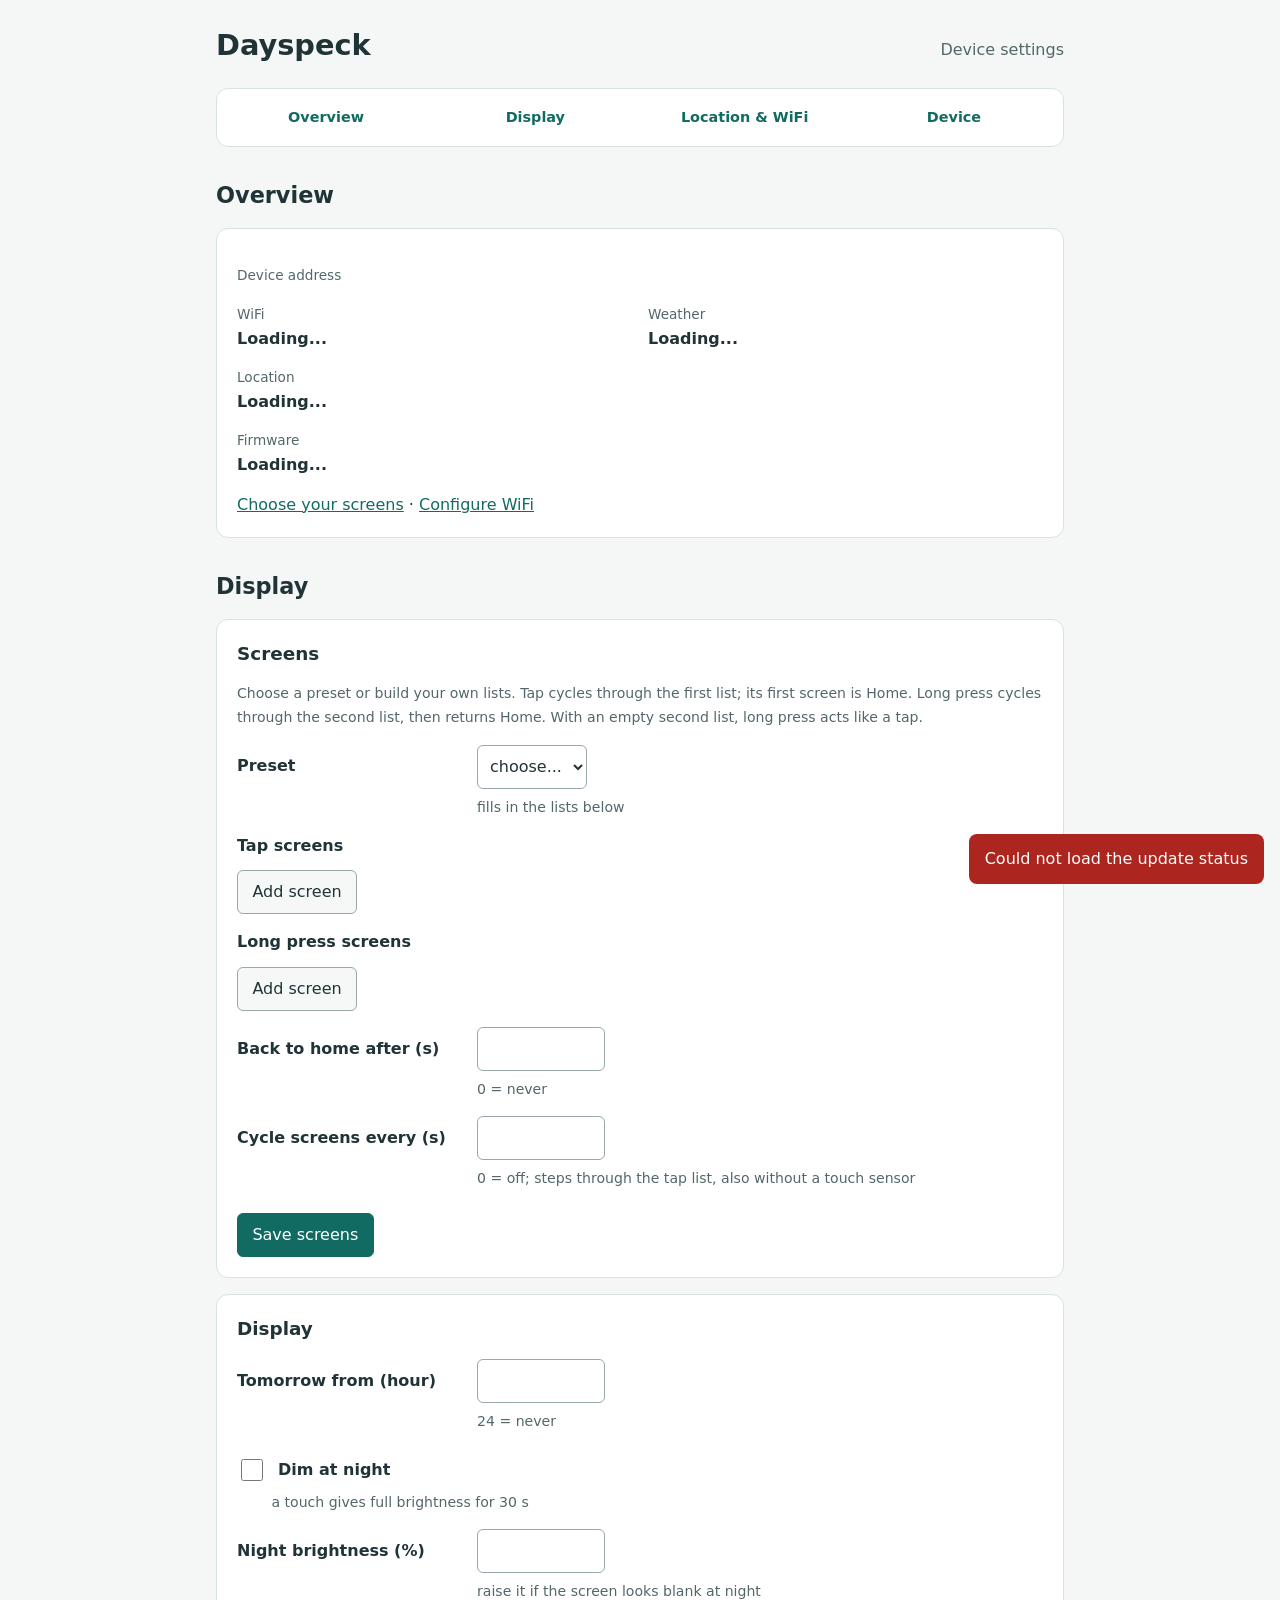
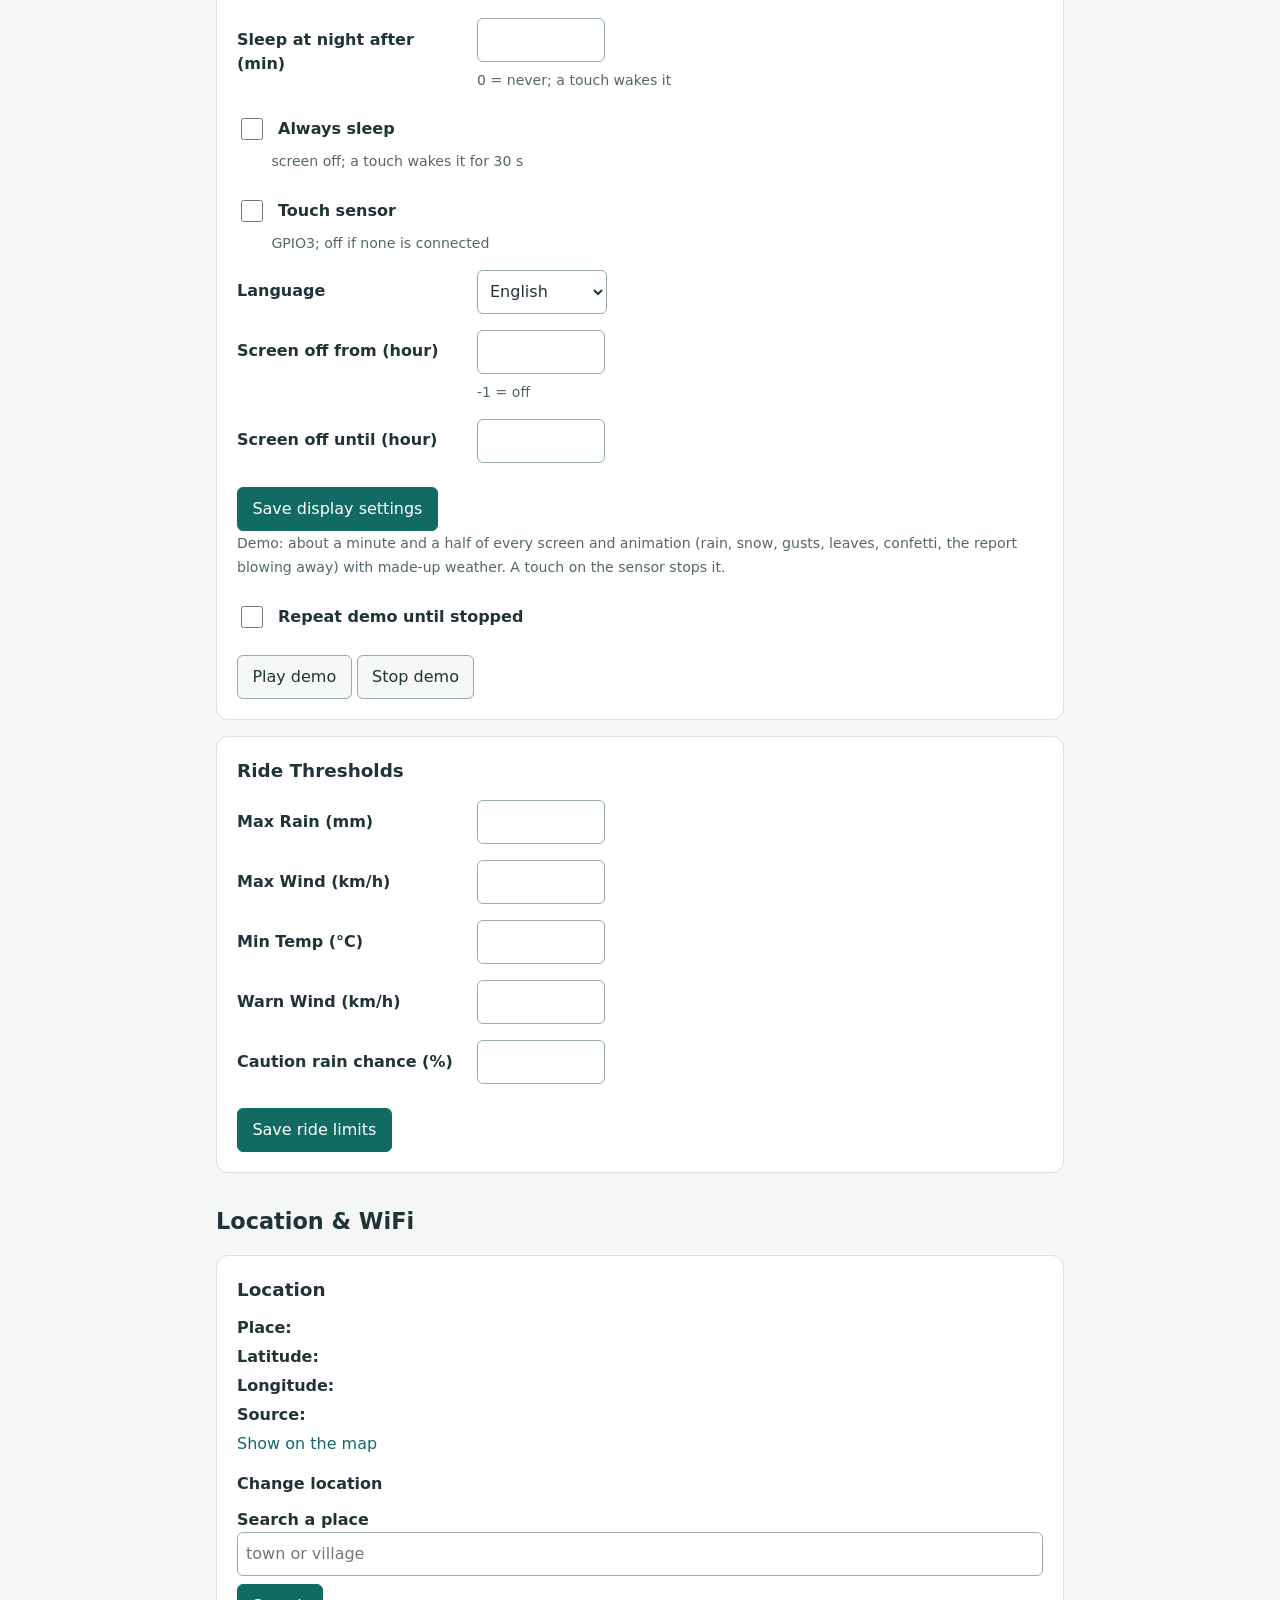
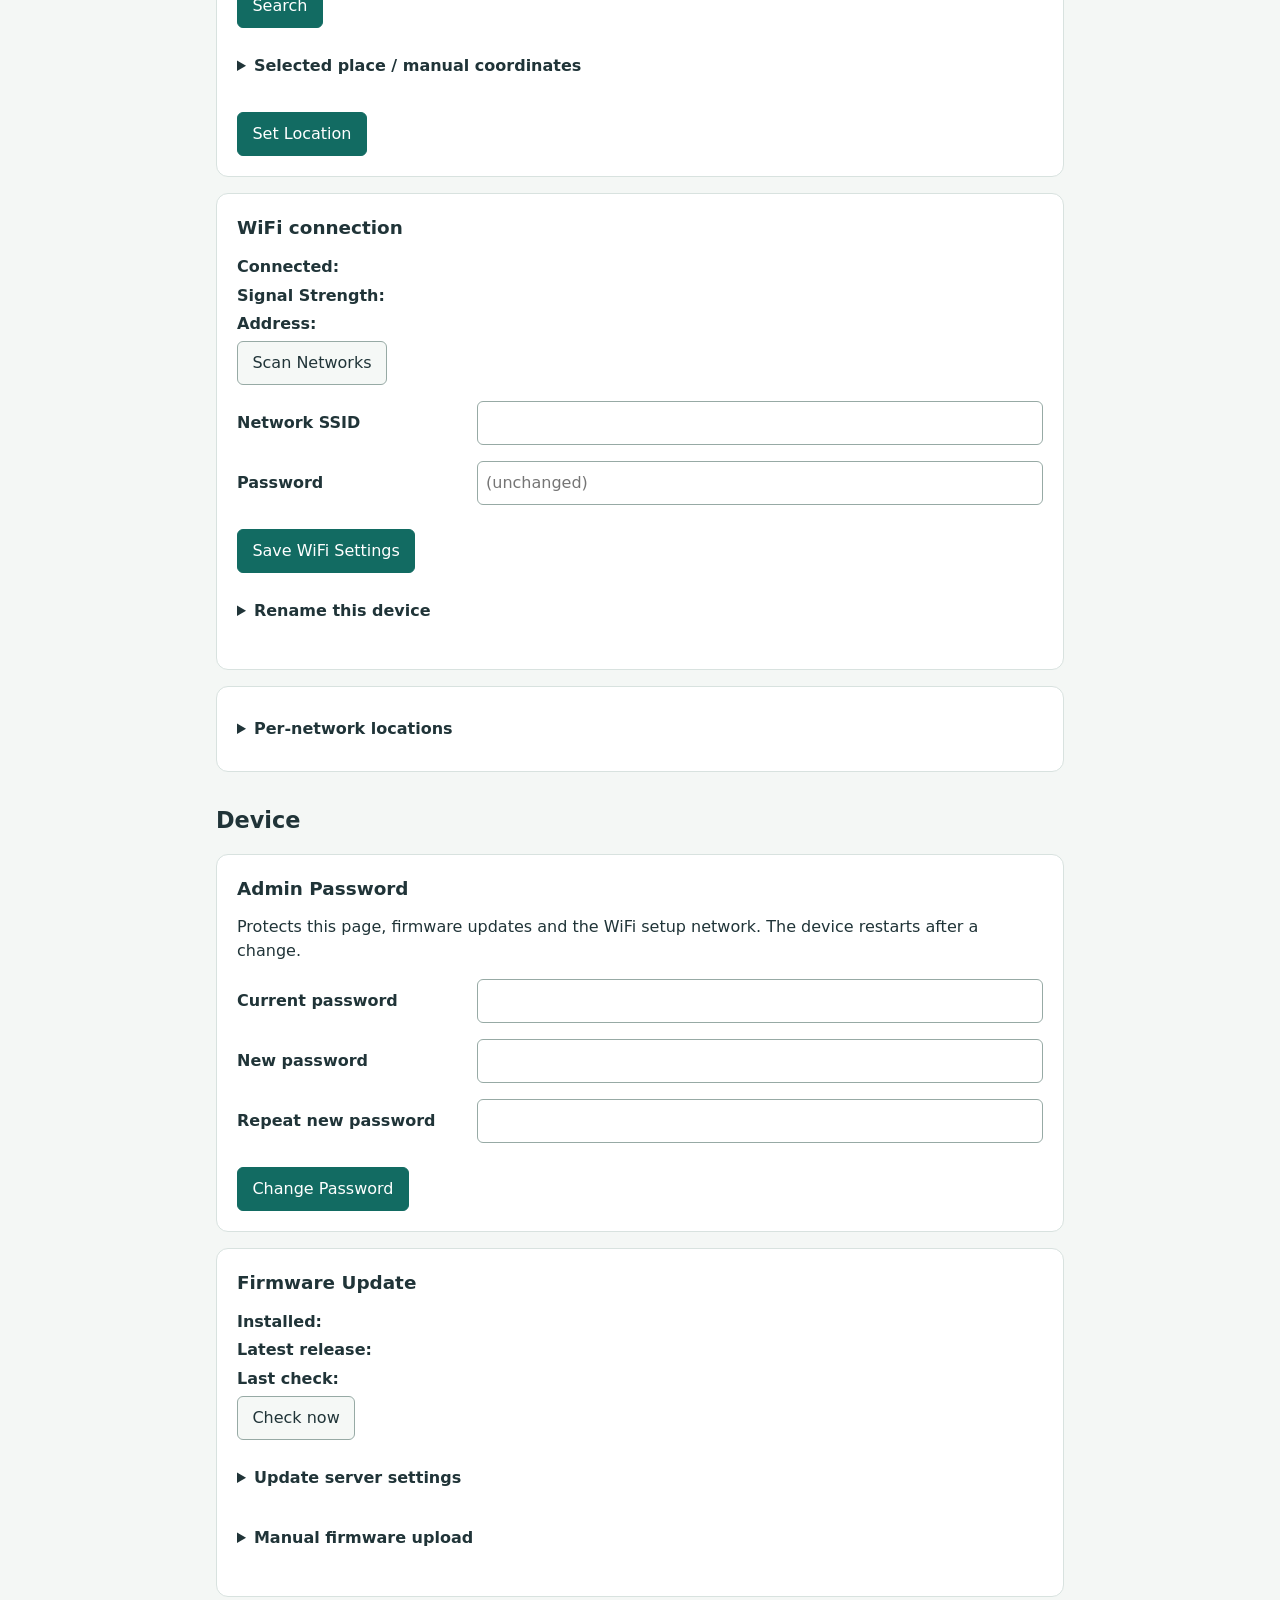
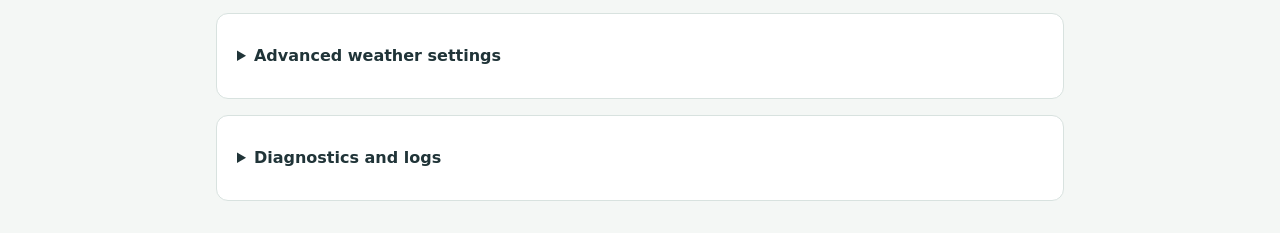
==== firmware/web/index.html @ c5c586a7 "Serve the web UI gzipped: room for over-the-air updates again The settings page was stored as 45.5 K" ====
<!DOCTYPE html>
<html lang="en">
<head>
<meta charset="utf-8">
<title>Dayspeck settings</title>
<meta name="viewport" content="width=device-width, initial-scale=1">
<style>
:root{color-scheme:light;--ink:#203438;--muted:#53676a;--accent:#126b62;--line:#d8e2df;}
*{box-sizing:border-box;}
html{scroll-padding-top:6rem;}
body{font:16px/1.5 system-ui,sans-serif;color:var(--ink);background:#f4f7f5;max-width:880px;margin:0 auto;padding:1rem;}
h1,h2,h3,h4,p{margin:0 0 .8rem;}
h1{font-size:1.8rem;}
h2{font-size:1.4rem;}
h3{font-size:1.15rem;}
h4{font-size:1rem;margin-top:1rem;}
a{color:var(--accent);overflow-wrap:anywhere;}
header{display:flex;align-items:baseline;justify-content:space-between;gap:1rem;padding:.5rem 0;}
header p{color:var(--muted);}
.jump-nav{position:sticky;top:0;display:grid;grid-template-columns:repeat(4,minmax(0,1fr));gap:.25rem;padding:.4rem;border:1px solid var(--line);border-radius:12px;background:#fff;z-index:4;}
.jump-nav a{display:flex;align-items:center;justify-content:center;text-align:center;min-height:44px;padding:.4rem;text-decoration:none;font-weight:600;font-size:.9rem;border-radius:8px;}
.jump-nav a:hover,.jump-nav a:focus-visible{background:#e8f2ed;}
section{margin-top:2rem;}
section,.card,details{scroll-margin-top:6rem;}
.card{border:1px solid var(--line);border-radius:12px;background:#fff;padding:1.25rem;margin:1rem 0;}
.overview-grid{display:grid;grid-template-columns:repeat(2,minmax(0,1fr));gap:1rem;}
.overview-grid dt{color:var(--muted);font-size:.85rem;}
.overview-grid dd{margin:.15rem 0 0;font-weight:600;overflow-wrap:anywhere;}
.overview-grid .wide{grid-column:1 / -1;}
.label{font-weight:600;}
.stat-row{display:flex;flex-wrap:wrap;gap:.3rem 1rem;margin:.3rem 0;overflow-wrap:anywhere;}
.stat-row .label{min-width:10rem;}
.field{display:grid;grid-template-columns:14rem minmax(0,1fr);align-items:start;gap:.5rem 1rem;margin:1rem 0;}
.field>label{font-weight:600;padding-top:.6rem;}
.control{min-width:0;display:flex;align-items:center;flex-wrap:wrap;gap:.5rem;}
input,select,button{font:inherit;}
input,select{color:var(--ink);background:#fff;border:1px solid #97aaa5;border-radius:6px;min-height:44px;padding:.5rem;max-width:100%;min-width:0;}
input[type=text],input[type=password],input[type=url],input[type=file]{width:100%;}
input[type=number]{width:8rem;}
input[type=date]{width:11rem;}
input.letter{width:3rem;}
input[type=checkbox]{width:22px;min-height:22px;height:22px;accent-color:var(--accent);flex-shrink:0;}
.field.check{display:block;}
.check>label{display:flex;align-items:center;gap:.75rem;min-height:44px;padding:0;cursor:pointer;}
small,.help{color:var(--muted);font-size:.88rem;}
.control small{display:block;flex-basis:100%;}
.check small{display:block;margin-left:2.15rem;}
button{min-height:44px;padding:.55rem .9rem;border:1px solid #97aaa5;border-radius:6px;background:#f5f8f6;color:var(--ink);cursor:pointer;}
button:hover{background:#e8f2ed;}
button:disabled{opacity:.5;cursor:default;}
form>button[type=submit],#otaInstallBtn{background:var(--accent);color:white;border-color:var(--accent);margin-top:.5rem;}
:focus-visible{outline:3px solid #b77315;outline-offset:3px;}
details{margin:1rem 0;}
summary{cursor:pointer;font-weight:600;min-height:44px;padding:.6rem 0;}
details[open]>summary{margin-bottom:.8rem;}
.slots{margin:.5rem 0;}
.slot-row{display:grid;grid-template-columns:4.5rem minmax(0,1fr) auto;align-items:center;gap:.5rem;padding:.6rem;margin:.5rem 0;background:#f4f7f5;border-radius:8px;}
.slot-row select{font-size:.9rem;}
.slot-label{font-size:.85rem;font-weight:600;}
.slot-actions{display:flex;gap:.25rem;}
.slot-actions button{min-width:44px;padding:.5rem;}
.form-feedback{min-height:1.5rem;margin:.6rem 0 0;font-size:.9rem;color:var(--muted);}
.form-feedback.ok{color:#226c38;}
.form-feedback.err{color:#ac261f;}
#toast{display:none;position:fixed;bottom:1rem;right:1rem;max-width:min(28rem,calc(100vw - 2rem));padding:.8rem 1rem;border-radius:8px;color:#fff;z-index:5;}
#toast.ok{background:#226c38;}
#toast.err{background:#ac261f;}
#placeResults button,#networksList button{display:block;width:100%;text-align:left;margin:.5rem 0;overflow-wrap:anywhere;}
.banner{background:#fff3cd;border:1px solid #d8b349;border-radius:8px;padding:.85rem 1rem;margin:1rem 0;}
#verboseLogs{display:none;margin-top:10px;font-family:monospace;font-size:12px;background:#182626;color:#bce6cc;padding:.8rem;max-height:300px;overflow:auto;white-space:pre-wrap;overflow-wrap:anywhere;}
@media (max-width:600px){body{padding:.75rem;}
header{display:block;}
header p{font-size:.9rem;}
.card{padding:1rem;}
.field{grid-template-columns:minmax(0,1fr);gap:.3rem;}
.field>label{padding-top:0;}
.slot-row{grid-template-columns:4rem minmax(0,1fr);}
.slot-actions{grid-column:2;}
.jump-nav a{font-size:.8rem;}
.stat-row .label{min-width:0;}
}
</style>
</head>
<body>
<header><h1>Dayspeck</h1><p>Device settings</p></header>
<nav class="jump-nav" aria-label="Settings sections">
<a href="#overview">Overview</a><a href="#display">Display</a><a href="#connection">Location &amp; WiFi</a><a href="#device">Device</a>
</nav>
<div id="toast" role="status" aria-live="polite"></div>
<div id="pwBanner" class="banner" style="display:none">
This device uses its default password. <a href="#passwordCard">Set your own admin password</a>.
The current password is shown on the display during setup and after connecting.
</div>
<main>
<section id="overview" aria-labelledby="overviewHeading">
<h2 id="overviewHeading">Overview</h2>
<div class="card">
<dl class="overview-grid">
<div class="wide"><dt>Device address</dt><dd><a id="overviewHost" href="#"></a></dd></div>
<div><dt>WiFi</dt><dd id="overviewWifi">Loading...</dd></div>
<div><dt>Weather</dt><dd id="overviewWeather">Loading...</dd></div>
<div class="wide"><dt>Location</dt><dd id="overviewLocation">Loading...</dd></div>
<div class="wide"><dt>Firmware</dt><dd id="overviewFirmware">Loading...</dd></div>
</dl>
<a href="#screensCard">Choose your screens</a> &middot; <a href="#wifiCard">Configure WiFi</a>
</div>
</section>
<section id="display" aria-labelledby="displayHeading">
<h2 id="displayHeading">Display</h2>
<div class="card" id="screensCard">        <h3>Screens</h3>
<p><small>Choose a preset or build your own lists. Tap cycles through the first list; its first screen is Home.
Long press cycles through the second list, then returns Home. With an empty second list, long press acts like a tap.</small></p>
<form id="screensForm">
<div class="field"><label for="screenPreset">Preset</label><div class="control"><select id="screenPreset" aria-describedby="screenPreset-help"><option value="">choose...</option><option value="rider">Rider</option><option value="kids">Kids</option></select><small id="screenPreset-help">fills in the lists below</small></div></div>
<h4>Tap screens</h4><div id="tapSlots" class="slots"></div><button type="button" id="addTap">Add screen</button><br>
<h4>Long press screens</h4><div id="holdSlots" class="slots"></div><button type="button" id="addHold">Add screen</button><br>
<div class="field"><label for="f34">Back to home after (s)</label><div class="control"><input id="f34" aria-describedby="f34-help" name="returnSeconds" type="number" min="0" max="3600"><small id="f34-help">0 = never</small></div></div>
<div class="field"><label for="f35">Cycle screens every (s)</label><div class="control"><input id="f35" aria-describedby="f35-help" name="cycleSeconds" type="number" min="0" max="3600"><small id="f35-help">0 = off; steps through the tap list, also without a touch sensor</small></div></div>
<button type="submit">Save screens</button>
</form></div><div class="card" id="displayCard">        <h3>Display</h3>
<form id="displayForm">
<div class="field"><label for="f8">Tomorrow from (hour)</label><div class="control"><input id="f8" aria-describedby="f8-help" name="previewHr" type="number" min="0" max="24" title="24 = never"><small id="f8-help">24 = never</small></div></div>
<div class="field check"><label for="f9"><input id="f9" aria-describedby="f9-help" name="dimAtNight" type="checkbox"><span>Dim at night</span></label><small id="f9-help">a touch gives full brightness for 30 s</small></div>
<div class="field"><label for="f10">Night brightness (%)</label><div class="control"><input id="f10" aria-describedby="f10-help" name="nightBrightness" type="number" min="1" max="100"><small id="f10-help">raise it if the screen looks blank at night</small></div></div>
<div class="field"><label for="f11">Sleep at night after (min)</label><div class="control"><input id="f11" aria-describedby="f11-help" name="sleepMinutes" type="number" min="0" max="600"><small id="f11-help">0 = never; a touch wakes it</small></div></div>
<div class="field check"><label for="f12"><input id="f12" aria-describedby="f12-help" name="alwaysSleep" type="checkbox"><span>Always sleep</span></label><small id="f12-help">screen off; a touch wakes it for 30 s</small></div>
<div class="field check"><label for="f13"><input id="f13" aria-describedby="f13-help" name="touchEnabled" type="checkbox"><span>Touch sensor</span></label><small id="f13-help">GPIO3; off if none is connected</small></div>
<div class="field"><label for="f14">Language</label><div class="control"><select id="f14" name="language"><option value="en">English</option><option value="nl">Nederlands</option></select></div></div>
<div class="field"><label for="f15">Screen off from (hour)</label><div class="control"><input id="f15" aria-describedby="f15-help" name="quietStart" type="number" min="-1" max="23"><small id="f15-help">-1 = off</small></div></div>
<div class="field"><label for="f16">Screen off until (hour)</label><div class="control"><input id="f16" name="quietEnd" type="number" min="-1" max="23"></div></div>
<button type="submit">Save display settings</button>
</form>
<p><small>Demo: about a minute and a half of every screen and animation (rain, snow, gusts, leaves, confetti, the
report blowing away) with made-up weather. A touch on the sensor stops it.</small></p>
<div class="field check"><label for="demoRepeat"><input id="demoRepeat" type="checkbox"><span>Repeat demo until stopped</span></label></div>
<button type="button" id="demoStart">Play demo</button> <button type="button" id="demoStop">Stop demo</button></div><div class="card" id="kidsCard" style="display:none">        <h3>Clothing</h3>
<p><small>The outfits of the picture screens, by temperature (&deg;C, always metric). Each limit must be equal to or below the one above it. The wind limit also blows the weather report away.</small></p>
<form id="kidsForm">
<div class="field"><label for="f17">Sun cap, t-shirt and shorts from</label><div class="control"><input id="f17" aria-describedby="f17-help" name="hot" type="number" step="1" min="-30" max="50"><small id="f17-help">sunny daytime only</small></div></div>
<div class="field"><label for="f19">T-shirt and shorts from</label><div class="control"><input id="f19" name="shorts" type="number" step="1" min="-30" max="50"></div></div>
<div class="field"><label for="f20">Sweater below</label><div class="control"><input id="f20" aria-describedby="f20-help" name="sweater" type="number" step="1" min="-30" max="50"><small id="f20-help">t-shirt above</small></div></div>
<div class="field"><label for="f21">Winter coat and scarf below</label><div class="control"><input id="f21" name="coat" type="number" step="1" min="-30" max="50"></div></div>
<div class="field"><label for="f22">Hat and mittens below</label><div class="control"><input id="f22" name="freeze" type="number" step="1" min="-30" max="50"></div></div>
<div class="field"><label for="f23">Wind picture above (km/h)</label><div class="control"><input id="f23" aria-describedby="f23-help" name="gust" type="number" step="1" min="1" max="150"><small id="f23-help">gusts, dry weather</small></div></div>
<div class="field"><label for="f24">Evening column</label><div class="control"><select id="f24" name="evening"><option value="dinner">Dinner (plate)</option><option value="sunset">Sunset (setting sun, 18-22)</option></select></div></div>
<div class="field"><label for="f25">Dinner time (hour)</label><div class="control"><input id="f25" aria-describedby="f25-help" name="dinner" type="number" step="1" min="15" max="21"><small id="f25-help">dinner only: its temperature, and sun, sunset or moon</small></div></div>
<div class="field check"><label for="f26"><input id="f26" aria-describedby="f26-help" name="nightColumn" type="checkbox"><span>Night column</span></label><small id="f26-help">after dinner: dinner, night, tomorrow morning</small></div>
<div class="field check"><label for="f18"><input id="f18" aria-describedby="f18-help" name="umbrella" type="checkbox"><span>Umbrella for showers</span></label><small id="f18-help">beside the outfit when it rains less than 70% of the time</small></div>
<button type="submit">Save clothing settings</button>
</form></div><div class="card" id="countdownCard" style="display:none">        <h3>Countdowns</h3>
<p><small>The countdown screen counts the sleeps to a birthday or holiday when it is near (put it in a list under Screens). The cake has a candle for every year and the letter on it.</small></p>
<form id="countdownForm">
<div class="field"><label for="f1">Birthday 1</label><div class="control"><input id="f1" aria-describedby="f1-help" name="birthday1" type="date"> <input name="initial1" class="letter" aria-label="Birthday 1 initial" maxlength="1" pattern="[A-Za-z]?" title="one letter"><small id="f1-help">date of birth, letter</small></div></div>
<div class="field"><label for="f2">Birthday 2</label><div class="control"><input id="f2" aria-describedby="f2-help" name="birthday2" type="date"> <input name="initial2" class="letter" aria-label="Birthday 2 initial" maxlength="1" pattern="[A-Za-z]?" title="one letter"><small id="f2-help">no date = none</small></div></div>
<div class="field check"><label for="f3"><input id="f3" name="halloween" type="checkbox"><span>Halloween (31 Oct)</span></label></div>
<div class="field check"><label for="f4"><input id="f4" aria-describedby="f4-help" name="intocht" type="checkbox"><span>Sinterklaas arrives</span></label><small id="f4-help">the intocht, a Saturday mid-November</small></div>
<div class="field"><label for="journaalInput">Sinterklaasjournaal</label><div class="control"><input id="journaalInput" aria-describedby="journaalInput-help" name="journaal" type="date"><small id="journaalInput-help">first broadcast; no date = none</small></div></div>
<div class="field check"><label for="f5"><input id="f5" name="sinterklaas" type="checkbox"><span>Sinterklaas (5 Dec)</span></label></div>
<div class="field check"><label for="f6"><input id="f6" name="christmas" type="checkbox"><span>Christmas (25 Dec)</span></label></div>
<div class="field"><label for="f7">Show from (sleeps before)</label><div class="control"><input id="f7" name="countdownDays" type="number" step="1" min="1" max="60"></div></div>
<button type="submit">Save countdowns</button>
</form></div><div class="card" id="thresholdsCard">        <h3>Ride Thresholds</h3>
<form id="thresholdsForm">
<div class="field"><label for="f38">Max Rain (mm)</label><div class="control"><input id="f38" name="maxRain" type="number" step="0.1" min="0" max="100"></div></div>
<div class="field"><label for="f39">Max Wind (km/h)</label><div class="control"><input id="f39" name="maxWind" type="number" step="1" min="0" max="200"></div></div>
<div class="field"><label for="f40">Min Temp (°C)</label><div class="control"><input id="f40" name="minTemp" type="number" step="1" min="-50" max="50"></div></div>
<div class="field"><label for="f41">Warn Wind (km/h)</label><div class="control"><input id="f41" name="warnWind" type="number" step="1" min="0" max="200"></div></div>
<div class="field"><label for="f42">Caution rain chance (%)</label><div class="control"><input id="f42" name="rainProb" type="number" step="5" min="0" max="101" title="101 = off"></div></div>
<button type="submit">Save ride limits</button>
</form></div>
</section>
<section id="connection" aria-labelledby="connectionHeading">
<h2 id="connectionHeading">Location &amp; WiFi</h2>
<div class="card" id="locationCard">        <h3>Location</h3>
<div class="stat-row"><span class="label">Place:</span> <span id="locationName"></span></div>
<div class="stat-row"><span class="label">Latitude:</span> <span id="lat"></span></div>
<div class="stat-row"><span class="label">Longitude:</span> <span id="lon"></span></div>
<div class="stat-row"><span class="label">Source:</span> <span id="locationSource"></span></div>
<a id="mapLink" target="_blank" rel="noopener">Show on the map</a>
<h4>Change location</h4>
<form id="placeSearch">
<label class="label" for="placeQuery">Search a place</label> <input id="placeQuery" type="text" maxlength="64" placeholder="town or village" required>
<button type="submit">Search</button>
</form>
<div id="placeResults"></div>
<form id="locationForm"><details id="manualLocation"><summary>Selected place / manual coordinates</summary>
<div class="field"><label for="f27">Name</label><div class="control"><input id="f27" name="place" type="text" maxlength="64"></div></div>
<div class="field"><label for="f28">Latitude</label><div class="control"><input id="f28" name="lat" type="number" step="any" min="-90" max="90" required></div></div>
<div class="field"><label for="f29">Longitude</label><div class="control"><input id="f29" name="lon" type="number" step="any" min="-180" max="180" required></div></div>
<small>A search fills these in. Without internet (setup mode) type the coordinates, e.g. from a map app.
They are rounded to 2 decimals (about 1 km).</small><br></details>
<button type="submit">Set Location</button>
</form></div><div class="card" id="wifiCard">        <h3>WiFi connection</h3>
<div class="stat-row"><span class="label">Connected:</span> <span id="wifiConnected"></span></div>
<div class="stat-row"><span class="label">Signal Strength:</span> <span id="wifiSignal"></span></div>
<div class="stat-row"><span class="label">Address:</span> <a id="hostLink" href="#"></a></div>
<button id="scanBtn">Scan Networks</button>
<div id="networksList"></div>

<form id="wifiForm">
<div class="field"><label for="f45">Network SSID</label><div class="control"><input id="f45" name="ssid" type="text" maxlength="32" required></div></div>
<div class="field"><label for="f46">Password</label><div class="control"><input id="f46" name="password" type="password" maxlength="63" autocomplete="new-password" placeholder="(unchanged)"></div></div>
<button type="submit">Save WiFi Settings</button>
</form>
<details><summary>Rename this device</summary>
<form id="hostnameForm">
<div class="field"><label for="hostnameInput">Device name</label><div class="control"><input id="hostnameInput" aria-describedby="hostnameInput-help" name="hostname" type="text" maxlength="24" pattern="[a-z0-9]([a-z0-9-]*[a-z0-9])?" required><small id="hostnameInput-help">.local; restarts</small></div></div>
<button type="submit">Rename</button>
</form></details></div><details class="card advanced" id="ssidCard"><summary>Per-network locations</summary>
<form id="ssidLocationForm">
<div class="field"><label for="ssidSelect">SSID</label><div class="control"><select name="ssid" id="ssidSelect" required>
<option value="">Select Network</option>
</select></div></div>
<div class="field"><label for="f36">Latitude</label><div class="control"><input id="f36" name="lat" type="number" step="0.0001" min="-90" max="90" required></div></div>
<div class="field"><label for="f37">Longitude</label><div class="control"><input id="f37" name="lon" type="number" step="0.0001" min="-180" max="180" required></div></div>
<button type="submit">Add Location</button>
</form>
<div id="ssidLocationsList"></div></details>
</section>
<section id="device" aria-labelledby="deviceHeading">
<h2 id="deviceHeading">Device</h2>
<div class="card" id="passwordCard">        <h3>Admin Password</h3>
<p>Protects this page, firmware updates and the WiFi setup network. The device restarts after a change.</p>
<form id="passwordForm">
<div class="field"><label for="f32">Current password</label><div class="control"><input id="f32" name="current" type="password" autocomplete="current-password" required></div></div>
<div class="field"><label for="f33">New password</label><div class="control"><input id="f33" name="newPassword" type="password" minlength="8" maxlength="63" autocomplete="new-password" required></div></div>
<div class="field"><label for="newPassword2">Repeat new password</label><div class="control"><input id="newPassword2" type="password" minlength="8" maxlength="63" autocomplete="new-password" required></div></div>
<button type="submit">Change Password</button>
</form></div><div class="card" id="updateCard">        <h3>Firmware Update</h3>
<div class="stat-row"><span class="label">Installed:</span> <span id="otaCurrent"></span></div>
<div class="stat-row"><span class="label">Latest release:</span> <span id="otaLatest"></span></div>
<div class="stat-row"><span class="label">Last check:</span> <span id="otaChecked"></span></div>
<div id="otaNotes"></div>
<div id="otaError" style="color:#b3261e"></div>
<button id="otaCheckBtn">Check now</button>
<button id="otaInstallBtn" style="display:none"></button>
<div id="otaFeedback"></div>
<details><summary>Update server settings</summary><form id="otaSettingsForm">
<div class="field"><label for="f30">Update server</label><div class="control"><input id="f30" name="url" type="url" maxlength="128" placeholder="http://dayspeck-ota.you.workers.dev"></div></div>
<div class="field check"><label for="f31"><input id="f31" name="autoCheck" type="checkbox"><span>Check daily</span></label></div>
<button type="submit">Save update settings</button>
</form></details>
<details><summary>Manual firmware upload</summary>
<p><small>A signed <code>dayspeck.bin.gz</code> from a release.</small></p>
<form id="otaForm">
<input type="file" name="update" aria-label="Signed firmware file" accept=".gz,.bin" required><br>
<button type="submit">Upload and Update</button>
</form>
<div id="otaUploadFeedback"></div>
</details></div><details class="card advanced" id="weatherApiCard"><summary>Advanced weather settings</summary>
<form id="weatherApiForm">
<div class="field"><label for="f47">Forecast model</label><div class="control"><select id="f47" aria-describedby="f47-help" name="weatherModel">
<option value="best_match">Automatic (Open-Meteo best match)</option>
<option value="knmi_seamless">Netherlands (KNMI + ECMWF)</option>
</select><small id="f47-help">KNMI for the first 2.5 days, then ECMWF for the rest of the week. Use Automatic outside the Netherlands and surrounding region.</small></div></div>
<div class="field"><label for="f43">API URL</label><div class="control"><input id="f43" name="apiUrl" type="url" maxlength="128" value="http://api.open-meteo.com/v1/forecast"></div></div>
<div class="field"><label for="f44">Units</label><div class="control"><select id="f44" name="units">
<option value="metric">Metric</option>
<option value="imperial">Imperial</option>
</select></div></div>
<div class="field check"><label for="weatherDebug"><input name="weatherDebug" type="checkbox" id="weatherDebug"><span>Verbose Debug</span></label></div>
<button type="submit">Save weather settings</button>
</form></details><details class="card advanced" id="debugCard"><summary>Diagnostics and logs</summary>
<div class="stat-row"><span class="label">Firmware:</span> <span id="firmware"></span></div>
<div class="stat-row"><span class="label">Weather Valid:</span> <span id="weatherValid"></span></div>
<div class="stat-row"><span class="label">Weather Age:</span> <span id="weatherAge"></span> minutes</div>
<div class="stat-row"><span class="label">mDNS Started:</span> <span id="mdnsStarted"></span></div>
<br>
<button id="toggleLogs">Show Verbose Logs</button>
<div id="verboseLogs"></div></details>
</section>
</main>

<script>
// Request token: only same-origin script can read it, and every POST must send it back
let csrf = '';
let otaPath = '';
const tokenReady = fetch('/api/token')
  .then(r => r.json())
  .then(t => {
    csrf = t.token;
    otaPath = t.otaPath;
    if (t.defaultPassword) document.getElementById('pwBanner').style.display = 'block';
  });

function toast(message, ok) {
  const t = document.getElementById('toast');
  t.textContent = message;
  t.className = ok ? 'ok' : 'err';
  t.style.display = 'block';
  clearTimeout(window.toastTimer);
  window.toastTimer = setTimeout(() => { t.style.display = 'none'; }, 6000);
}

// POST helper: adds the token, resolves to {ok, status, message}
function post(path, body) {
  return tokenReady
    .then(() => fetch(path, { method: 'POST', headers: { 'X-Dayspeck': csrf }, body: body }))
    .then(r => r.text().then(text => {
      let message = '';
      try { message = JSON.parse(text).message || ''; } catch (e) { /* not JSON */ }
      return { ok: r.ok, status: r.status, message: message };
    }));
}

function formFeedback(form, message, state = '') {
  let feedback = form.querySelector('.form-feedback');
  if (!feedback) {
    feedback = document.createElement('p');
    feedback.className = 'form-feedback';
    feedback.setAttribute('role', 'status');
    form.appendChild(feedback);
  }
  feedback.textContent = message;
  feedback.className = 'form-feedback ' + state;
}

function markDirty(form) {
  form.dataset.dirty = '1';
  form.dataset.revision = String(Number(form.dataset.revision || 0) + 1);
  formFeedback(form, 'Unsaved changes');
}
document.querySelectorAll('form').forEach(form => {
  if (['placeSearch', 'otaForm'].includes(form.id)) return;
  form.addEventListener('input', () => markDirty(form));
  form.addEventListener('change', () => markDirty(form));
});
// Reveal required manual fields before the browser focuses an invalid input.
document.addEventListener('invalid', e => {
  for (let parent = e.target.parentElement; parent; parent = parent.parentElement) {
    if (parent.tagName === 'DETAILS') parent.open = true;
  }
}, true);

function saveForm(form, path, body, okMessage, after) {
  if (form.dataset.saving) return;
  const revision = form.dataset.revision;
  form.dataset.saving = '1';
  const submit = form.querySelector('button[type=submit]');
  submit.disabled = true;
  formFeedback(form, 'Saving...');
  return post(path, body).then(res => {
    let message = res.message || (res.ok ? okMessage : 'Error ' + res.status);
    if (res.ok) {
      if (form.dataset.revision === revision) delete form.dataset.dirty;
      else message += ' You have newer unsaved changes.';
    }
    formFeedback(form, message, res.ok ? 'ok' : 'err');
    if (res.ok && after) return after();
  }).catch(() => formFeedback(form, 'Request failed. Your edits are kept; try saving again.', 'err'))
   .finally(() => { delete form.dataset.saving; submit.disabled = false; });
}

function submitForm(id, path, okMessage, after) {
  const form = document.getElementById(id);
  form.addEventListener('submit', e => {
    e.preventDefault();
    saveForm(form, path, new URLSearchParams(new FormData(form)), okMessage, after);
  });
}

function option(value, text) {
  const o = document.createElement('option');
  o.value = value;
  o.textContent = text;
  return o;
}

// Everything below inserts device or network supplied text with textContent, never innerHTML
// Place search: the browser asks Open-Meteo's geocoding service directly (the device needs no internet
// access or TLS for it). Only the chosen coordinates and name are sent to the device.
const placeResults = document.getElementById('placeResults');
document.getElementById('placeSearch').addEventListener('submit', e => {
  e.preventDefault();
  const query = document.getElementById('placeQuery').value.trim();
  if (!query) return;
  placeResults.textContent = 'Searching...';
  const lang = (navigator.language || 'en').slice(0, 2);
  fetch('https://geocoding-api.open-meteo.com/v1/search?count=8&format=json&language=' +
     encodeURIComponent(lang) + '&name=' + encodeURIComponent(query))
    .then(r => { if (!r.ok) throw new Error(r.status); return r.json(); })
    .then(data => {
      const places = data.results || [];
      placeResults.replaceChildren();
      if (!places.length) {
        placeResults.textContent = 'No places found. Try another spelling, or enter the coordinates below.';
        return;
      }
      places.forEach(p => {
        const parts = [p.name, p.admin2, p.admin1, p.country].filter((v, i, a) => v && a.indexOf(v) === i);
        const label = parts.join(', ');
        const b = document.createElement('button');
        b.type = 'button';
        b.textContent = label;
        b.addEventListener('click', () => {
          const f = document.forms.locationForm;
          f.elements.place.value = label.slice(0, 64);
          f.elements.lat.value = p.latitude.toFixed(2);
          f.elements.lon.value = p.longitude.toFixed(2);
          document.getElementById('manualLocation').open = true;
          markDirty(f);
          placeResults.textContent = 'Selected ' + label + '. Press Set Location to use it.';
        });
        placeResults.appendChild(b);
      });
    })
    .catch(() => {
      placeResults.textContent = 'The search needs an internet connection. Enter the coordinates below instead.';
      document.getElementById('manualLocation').open = true;
    });
});

function fillForm(id, values) {
  const form = document.getElementById(id);
  if (form.dataset.dirty) return;
  Object.entries(values).forEach(([key, value]) => {
    const input = form.elements.namedItem(key);
    if (input.type === 'checkbox') input.checked = !!value;
    else input.value = value == null ? '' : value;
  });
}

function updateScreenCards() {
  const used = Array.from(document.querySelectorAll('.slots select')).map(s => s.value);
  document.getElementById('kidsCard').style.display =
    ['weather', 'clothes', 'village', 'report'].some(n => used.includes(n)) ? '' : 'none';
  document.getElementById('countdownCard').style.display = used.includes('countdown') ? '' : 'none';
}

function loadStatus(full) {
  return fetch('/api/status').then(r => { if (!r.ok) throw new Error(r.status); return r.json(); }).then(s => {
    const text = (id, value) => { document.getElementById(id).textContent = value; };
    text('lat', String(+s.lat.toFixed(4))); text('lon', String(+s.lon.toFixed(4)));
    text('locationSource', s.locationSource); text('locationName', s.locationName || '(no name)');
    document.getElementById('mapLink').href = 'https://www.openstreetmap.org/?mlat=' + s.lat +
      '&mlon=' + s.lon + '#map=12/' + s.lat + '/' + s.lon;
    text('wifiConnected', s.wifi.connected ? 'Yes' : 'No'); text('wifiSignal', s.wifi.signalStrength + ' dBm');
    ['hostLink', 'overviewHost'].forEach(id => {
      const host = document.getElementById(id);
      host.textContent = 'http://' + s.wifi.hostname + '.local'; host.href = host.textContent;
    });
    text('overviewWifi', s.wifi.connected ? 'Connected to ' + s.wifi.ssid : 'Not connected');
    text('overviewWeather', s.debug.weatherValid ? 'Updated ' + s.debug.weatherAge + ' min ago' : 'Waiting for forecast');
    text('overviewLocation', s.locationName || s.lat.toFixed(2) + ', ' + s.lon.toFixed(2));
    text('overviewFirmware', s.firmware); text('firmware', s.firmware);
    text('weatherValid', s.debug.weatherValid ? 'Yes' : 'No'); text('weatherAge', s.debug.weatherAge);
    text('mdnsStarted', s.debug.mdnsStarted ? 'Yes' : 'No');
    renderSsidLocations(s.ssidLocations || []);
    if (!full) return;
    const d = s.display, k = s.kids;
    fillForm('thresholdsForm', {maxRain: s.thresholds.maxRainMm, maxWind: s.thresholds.maxWindKmh,
      minTemp: s.thresholds.minTempC, warnWind: s.thresholds.warnWindKmh, rainProb: s.thresholds.rainProbPct});
    fillForm('displayForm', {previewHr: d.previewHr, dimAtNight: d.dimAtNight, nightBrightness: d.nightBrightness,
      sleepMinutes: d.sleepMinutes, alwaysSleep: d.alwaysSleep, touchEnabled: d.touchEnabled,
      language: d.language, quietStart: d.quietStart, quietEnd: d.quietEnd});
    if (!document.forms.screensForm.dataset.dirty) {
      setSlots('tapSlots', d.screens.tap); setSlots('holdSlots', d.screens.hold);
      fillForm('screensForm', {returnSeconds: d.screens.returnSeconds, cycleSeconds: d.cycleSeconds});
    }
    updateScreenCards();
    fillForm('kidsForm', {hot: k.hotFromC, shorts: k.shortsFromC, sweater: k.sweaterBelowC, coat: k.coatBelowC,
      freeze: k.freezeBelowC, gust: k.windyGustKmh, evening: k.evening, dinner: k.dinnerHour,
      nightColumn: k.nightColumn, umbrella: k.umbrella});
    const birthdays = k.birthdays || [];
    fillForm('countdownForm', {birthday1: (birthdays[0] || {}).date, initial1: (birthdays[0] || {}).initial,
      birthday2: (birthdays[1] || {}).date, initial2: (birthdays[1] || {}).initial,
      halloween: k.halloween, sinterklaas: k.sinterklaas, intocht: k.intocht,
      journaal: k.journaal, christmas: k.christmas, countdownDays: k.countdownDays});
    fillForm('weatherApiForm', {apiUrl: s.weatherApi.url, weatherModel: s.weatherApi.model, units: s.weatherApi.units, weatherDebug: s.weatherApi.debug});
    fillForm('hostnameForm', {hostname: s.wifi.hostname}); fillForm('wifiForm', {ssid: s.wifi.ssid});
    document.forms.wifiForm.password.placeholder = s.wifi.passwordSet ? '(unchanged)' : '(none)';
  }).catch(() => toast('Could not load the device status', false));
}

function renderSsidLocations(list) {
  const box = document.getElementById('ssidLocationsList');
  box.replaceChildren();
  const title = document.createElement('b');
  title.textContent = 'Configured SSID Locations:';
  box.appendChild(document.createElement('br'));
  box.appendChild(title);
  box.appendChild(document.createElement('br'));
  if (list.length === 0) {
    box.appendChild(document.createTextNode('None configured'));
    return;
  }
  list.forEach((loc, idx) => {
    box.appendChild(document.createTextNode(loc.ssid + ': ' + loc.lat.toFixed(4) + ', ' + loc.lon.toFixed(4) + ' '));
    const del = document.createElement('button');
    del.textContent = 'Delete';
    del.addEventListener('click', () => {
      post('/api/ssidlocation/delete', new URLSearchParams({ index: idx }))
        .then(res => { toast(res.message || 'Done', res.ok); loadStatus(false); })
        .catch(() => toast('Request failed', false));
    });
    box.appendChild(del);
    box.appendChild(document.createElement('br'));
  });
}

loadStatus(true);

submitForm('thresholdsForm', '/api/thresholds', 'Thresholds saved');
// Screens: two lists of slots, each a drop-down with move and remove buttons
const SCREENS = [
  ['ride', 'Ride rating'], ['rideOther', 'Ride rating, other day'], ['week', 'Week grid'],
  ['hours', 'Next hours'], ['rideHours', 'Ride hours'], ['clock', 'Clock'], ['village', 'Village with outfit'],
  ['weather', 'Weather in pictures'], ['clothes', 'Clothes'], ['countdown', 'Countdown'], ['report', 'Weather report'],
  ['cat', 'Lucky cat']
];
const PRESETS = {
  rider: { tap: ['ride', 'rideOther'], hold: ['week', 'hours', 'clock'] },
  kids: { tap: ['village', 'weather', 'clothes', 'countdown'], hold: ['report'] }
};
const MAX_SLOTS = 6;
function refreshSlots(boxId, edited = false) {
  const rows = Array.from(document.getElementById(boxId).children);
  rows.forEach((row, i) => {
    row.querySelector('.slot-label').textContent = String(i + 1) + (boxId === 'tapSlots' && i === 0 ? ' Home' : '');
    row.querySelector('select').setAttribute('aria-label', (boxId === 'tapSlots' ? 'Tap' : 'Long press') + ' screen ' + (i + 1));
    const buttons = row.querySelectorAll('button');
    buttons[0].disabled = i === 0; buttons[1].disabled = i === rows.length - 1;
  });
  document.getElementById(boxId === 'tapSlots' ? 'addTap' : 'addHold').disabled = rows.length >= MAX_SLOTS;
  updateScreenCards();
  if (edited) markDirty(document.forms.screensForm);
}
function addSlot(boxId, value, edited = false) {
  const box = document.getElementById(boxId);
  if (box.children.length >= MAX_SLOTS) return;
  const row = document.createElement('div'); row.className = 'slot-row';
  const label = document.createElement('span'); label.className = 'slot-label';
  const sel = document.createElement('select');
  SCREENS.forEach(([v, t]) => sel.appendChild(option(v, t)));
  sel.value = value || SCREENS[0][0];
  sel.addEventListener('change', updateScreenCards);
  const button = (text, title, fn) => {
    const b = document.createElement('button');
    b.type = 'button'; b.textContent = text; b.title = title; b.setAttribute('aria-label', title);
    b.addEventListener('click', () => { fn(); refreshSlots(boxId, true); });
    return b;
  };
  const actions = document.createElement('div'); actions.className = 'slot-actions';
  actions.append(button('\u2191', 'Move up', () => { if (row.previousElementSibling) box.insertBefore(row, row.previousElementSibling); }),
    button('\u2193', 'Move down', () => { if (row.nextElementSibling) box.insertBefore(row.nextElementSibling, row); }),
    button('\u2715', 'Remove', () => row.remove()));
  row.append(label, sel, actions); box.appendChild(row); refreshSlots(boxId, edited);
}
function setSlots(boxId, names) {
  document.getElementById(boxId).replaceChildren();
  (names || []).forEach(n => addSlot(boxId, n));
  refreshSlots(boxId);
}
const slotNames = boxId => Array.from(document.querySelectorAll('#' + boxId + ' select')).map(s => s.value);
document.getElementById('addTap').addEventListener('click', () => addSlot('tapSlots', null, true));
document.getElementById('addHold').addEventListener('click', () => addSlot('holdSlots', null, true));
document.getElementById('screenPreset').addEventListener('change', function() {
  const p = PRESETS[this.value];
  if (p) { setSlots('tapSlots', p.tap); setSlots('holdSlots', p.hold); }
  this.value = '';
});
document.getElementById('screensForm').addEventListener('submit', e => {
  e.preventDefault();
  const f = document.forms.screensForm;
  saveForm(f, '/api/screens', new URLSearchParams({
    tap: slotNames('tapSlots').join(','), hold: slotNames('holdSlots').join(','),
    returnSeconds: f.returnSeconds.value, cycleSeconds: f.cycleSeconds.value
  }), 'Screens saved', () => loadStatus(true));
});

submitForm('displayForm', '/api/display', 'Display settings saved');
const demo = action => post('/api/demo', new URLSearchParams({
    action: action, repeat: document.getElementById('demoRepeat').checked ? '1' : '0' }))
  .then(res => toast(res.message || (res.ok ? 'OK' : 'Error ' + res.status), res.ok))
  .catch(() => toast('Request failed', false));
document.getElementById('demoStart').addEventListener('click', () => demo('start'));
document.getElementById('demoStop').addEventListener('click', () => demo('stop'));
submitForm('kidsForm', '/api/kids', 'Clothing settings saved');
submitForm('countdownForm', '/api/countdown', 'Countdowns saved');
submitForm('weatherApiForm', '/api/weatherconfig', 'Weather API configuration saved', () => loadStatus(true));
submitForm('wifiForm', '/api/wifi/config', 'WiFi settings saved');
submitForm('hostnameForm', '/api/hostname', 'Renamed');
submitForm('locationForm', '/api/location', 'Location set', () => loadStatus(false));
submitForm('ssidLocationForm', '/api/ssidlocation', 'Location added', () => {
  if (!document.forms.ssidLocationForm.dataset.dirty) document.forms.ssidLocationForm.reset();
  loadStatus(false);
});

// Password change: confirm client-side, then the device restarts
document.getElementById('passwordForm').addEventListener('submit', e => {
  e.preventDefault();
  const form = e.target;
  if (form.newPassword.value !== document.getElementById('newPassword2').value) {
    formFeedback(form, 'The new passwords do not match', 'err');
    return;
  }
  saveForm(form, '/api/password', new URLSearchParams(new FormData(form)), 'Password changed', () => {
    if (!form.dataset.dirty) form.reset();
  });
});

document.getElementById('scanBtn').addEventListener('click', () => {
  fetch('/api/wifi/scan')
    .then(r => r.json())
    .then(s => {
      const list = document.getElementById('networksList');
      list.replaceChildren();
      const title = document.createElement('b');
      title.textContent = 'Available Networks:';
      list.appendChild(title);

      const ssidSelect = document.getElementById('ssidSelect');
      ssidSelect.replaceChildren(option('', 'Select Network'));

      s.networks.forEach(net => {
        const label = net.ssid + ' (' + net.signalStrength + ' dBm)';
        const b = document.createElement('button');
        b.textContent = label;
        b.addEventListener('click', () => { document.forms.wifiForm.ssid.value = net.ssid; markDirty(document.forms.wifiForm); });
        list.appendChild(b);
        ssidSelect.appendChild(option(net.ssid, label));
      });
    })
    .catch(() => toast('Scan failed', false));
});

document.getElementById('toggleLogs').addEventListener('click', function() {
  const logDiv = document.getElementById('verboseLogs');
  if (logDiv.style.display === 'block') {
    logDiv.style.display = 'none';
    this.textContent = 'Show Verbose Logs';
    return;
  }
  logDiv.style.display = 'block';
  this.textContent = 'Hide Verbose Logs';
  fetch('/api/logs')
    .then(r => r.json())
    .then(data => { logDiv.textContent = data.logs.join('\n'); })
    .catch(() => toast('Could not load the logs', false));
});

// Pull updates from the release relay
let otaInfo = {};
function loadOta() {
  return fetch('/api/ota')
    .then(r => r.json())
    .then(o => {
      otaInfo = o;
      document.getElementById('otaCurrent').textContent = o.current + ' (' + o.build + ')';
      document.getElementById('otaLatest').textContent = !o.latest ? 'unknown' :
        o.latest + (o.available ? ' (new)' : ' (you are up to date)');
      document.getElementById('otaChecked').textContent = o.checkedMinutesAgo < 0 ? 'not yet' :
        o.checkedMinutesAgo + ' minutes ago';
      document.getElementById('otaNotes').textContent = o.available ? o.notes : '';
      let error = o.error ? 'Last error: ' + o.error : '';
      if (!o.keySet) {
        error = 'This build has no update key, so it cannot install updates (see the README).';
      } else if (o.available && o.size > o.freeSpace) {
        error = 'Version ' + o.latest + ' (' + o.size + ' bytes) does not fit in the free flash (' +
          o.freeSpace + ' bytes): flash it over serial once.';
      }
      document.getElementById('otaError').textContent = error;
      const install = document.getElementById('otaInstallBtn');
      install.style.display = o.available && o.keySet ? 'inline-block' : 'none';
      install.textContent = 'Install ' + o.latest;
      const f = document.forms.otaSettingsForm;
      if (!f.dataset.loaded) {
        f.url.value = o.url;
        f.autoCheck.checked = o.autoCheck;
        f.dataset.loaded = '1';
      }
    })
    .catch(() => toast('Could not load the update status', false));
}
loadOta();
submitForm('otaSettingsForm', '/api/ota/settings', 'Update settings saved');

document.getElementById('otaCheckBtn').addEventListener('click', () => {
  const feedback = document.getElementById('otaFeedback');
  feedback.textContent = 'Checking...';
  post('/api/ota/check', '')
    .then(res => {
      if (!res.ok) { feedback.textContent = res.message || 'Error ' + res.status; return; }
      // The device answers again once the check is done
      setTimeout(() => loadOta().then(() => { feedback.textContent = ''; }), 1500);
    })
    .catch(() => { feedback.textContent = 'Request failed'; });
});

// After an install or upload: wait until the device is back with another version
function waitForRestart(feedback) {
  const before = otaInfo.current;
  const poll = () => fetch('/api/ota')
    .then(r => r.json())
    .then(o => {
      if (o.current !== before) { location.reload(); return; }
      if (o.error) { feedback.textContent = 'Update failed: ' + o.error; loadOta(); return; }
      setTimeout(poll, 5000);
    })
    .catch(() => setTimeout(poll, 5000));
  setTimeout(poll, 15000);
}

document.getElementById('otaInstallBtn').addEventListener('click', () => {
  if (!confirm('Install version ' + otaInfo.latest + '? The device restarts afterwards.')) return;
  const feedback = document.getElementById('otaFeedback');
  post('/api/ota/install', '')
    .then(res => {
      feedback.textContent = res.message || 'Error ' + res.status;
      if (res.ok) waitForRestart(feedback);
    })
    .catch(() => { feedback.textContent = 'Request failed'; });
});

// Manual upload: the upload path contains the per-boot token. The update server answers
// 200 with "Update error: ..." when it rejects an image.
document.getElementById('otaForm').addEventListener('submit', function(e) {
  e.preventDefault();
  const feedback = document.getElementById('otaUploadFeedback');
  feedback.textContent = 'Uploading...';
  tokenReady
    .then(() => fetch(otaPath, { method: 'POST', headers: { 'X-Dayspeck': csrf }, body: new FormData(this) }))
    .then(r => r.text().then(text => {
      if (r.ok && !text.startsWith('Update error')) {
        feedback.textContent = 'Update successful. The device restarts, reload the page in a few seconds.';
      } else {
        feedback.textContent = 'Update failed: ' + (r.ok ? text : 'HTTP ' + r.status);
      }
    }))
    .catch(err => { feedback.textContent = 'Error: ' + err.message; });
});
</script>
</body>
</html>
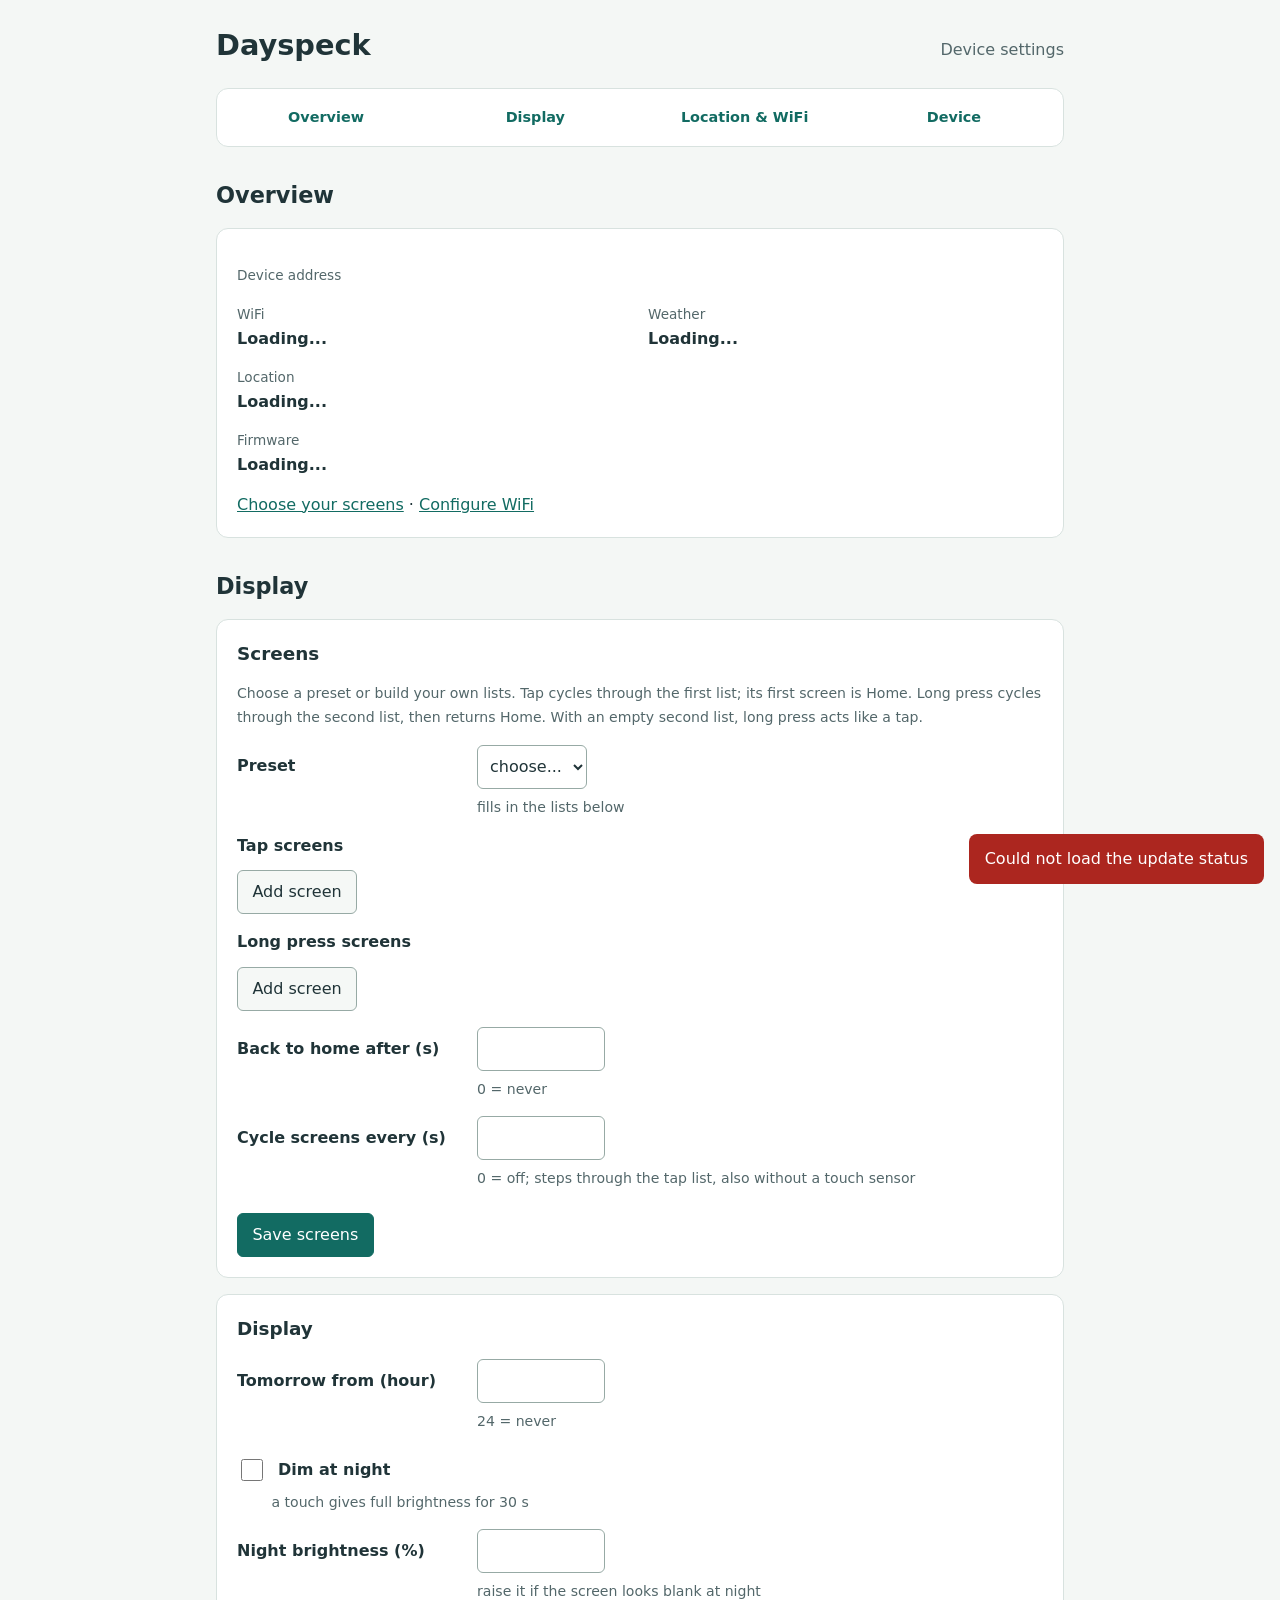
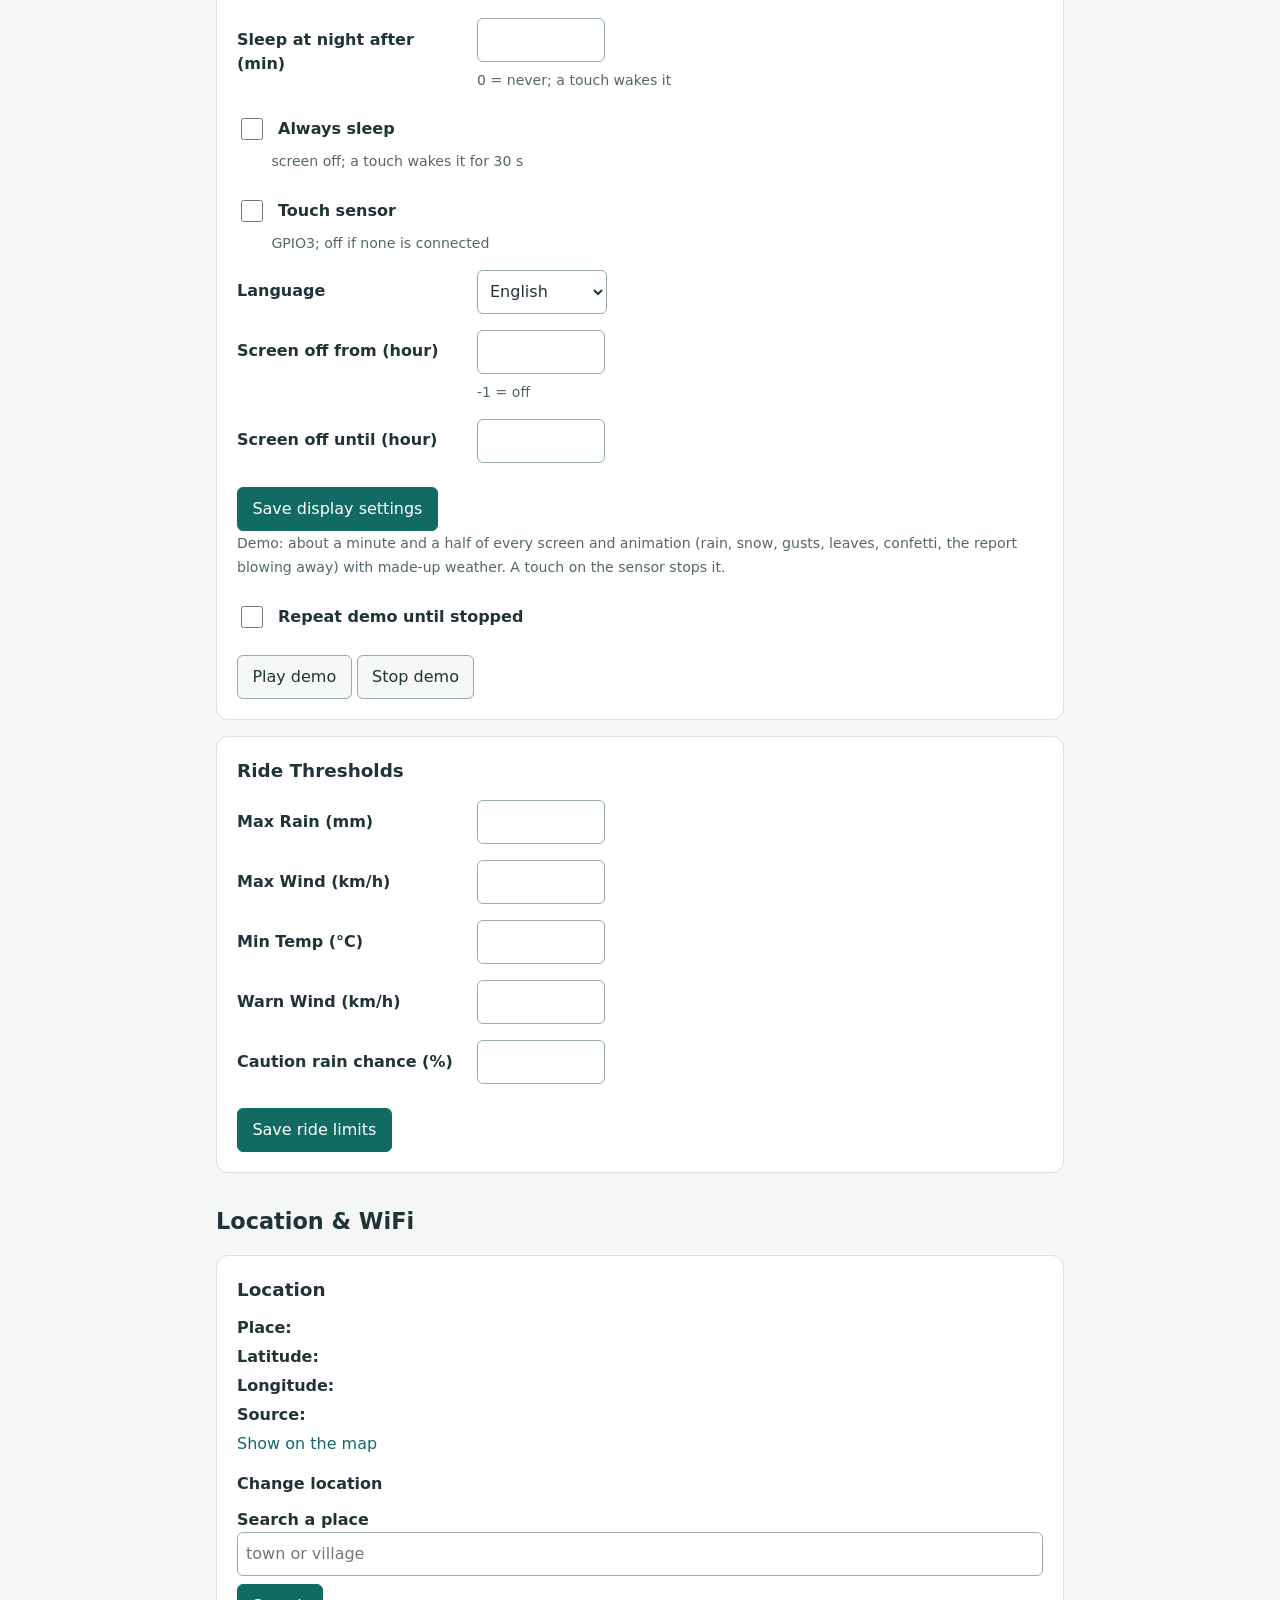
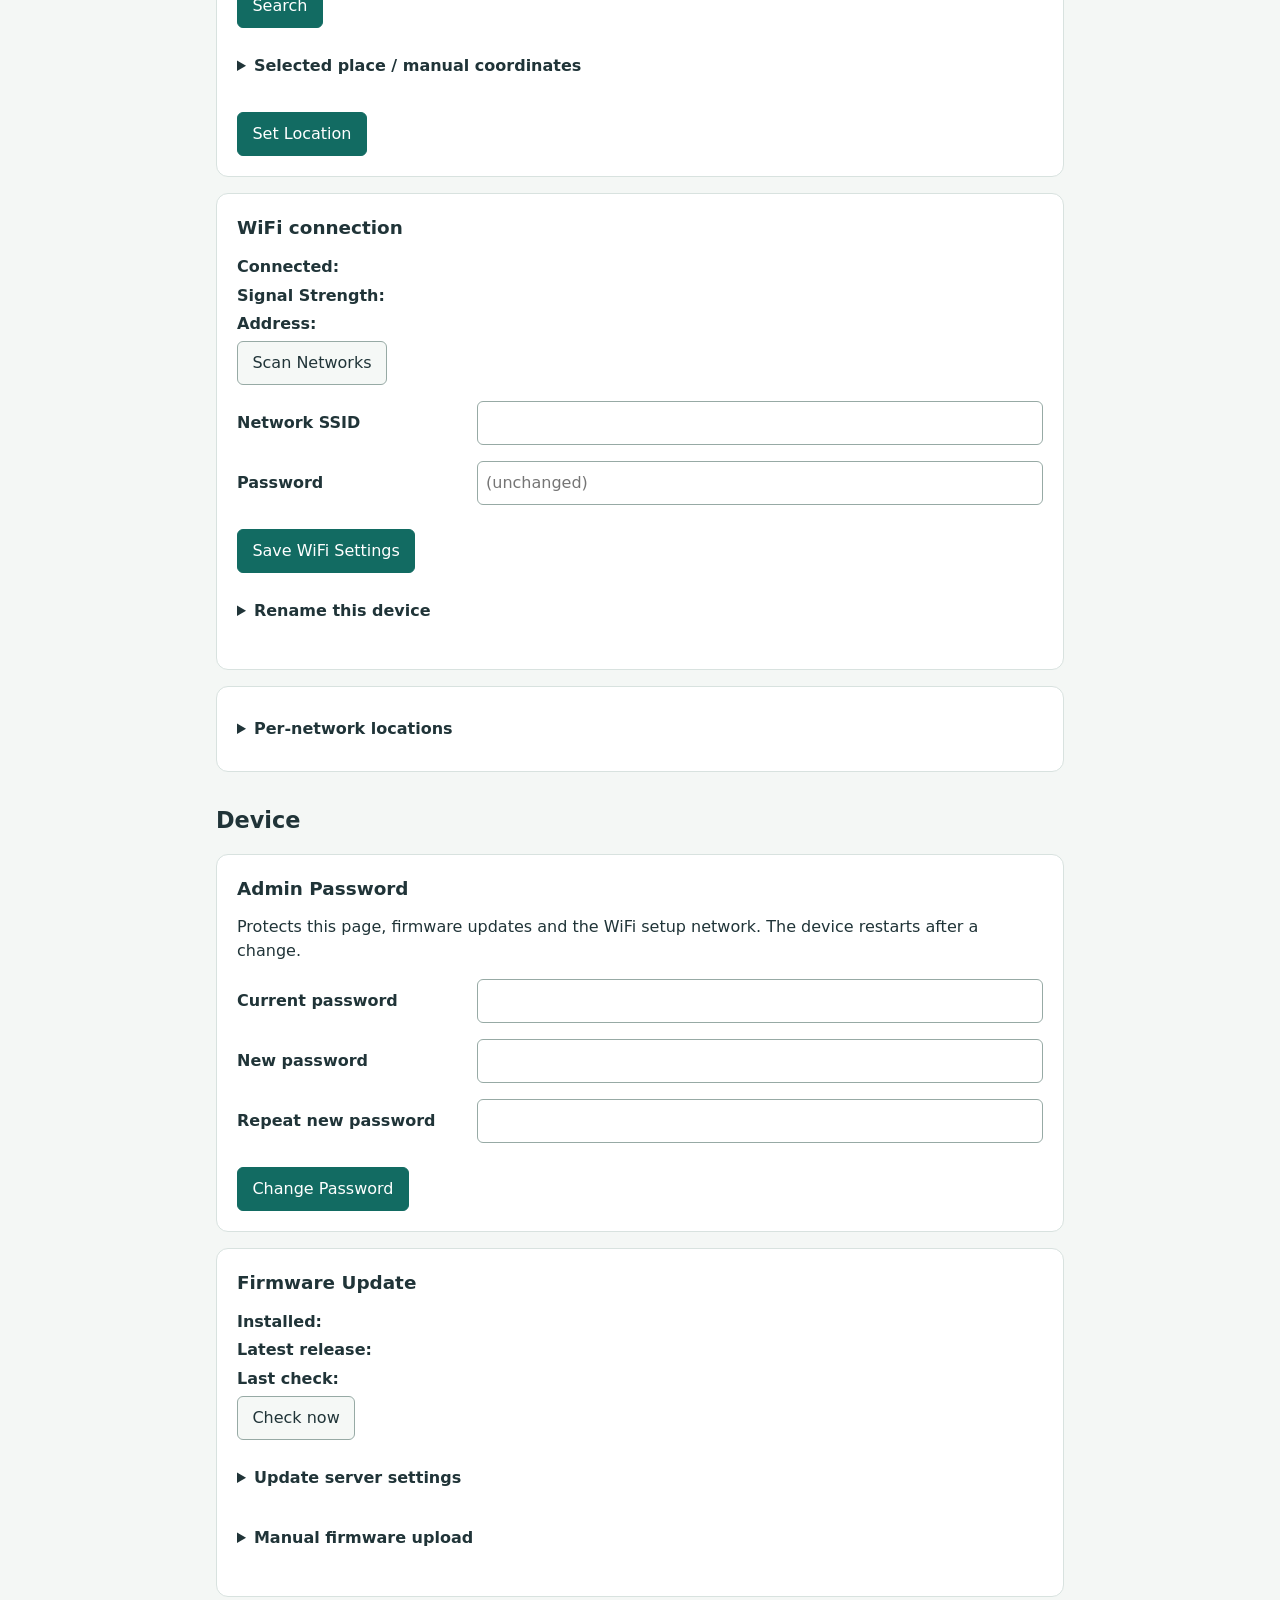
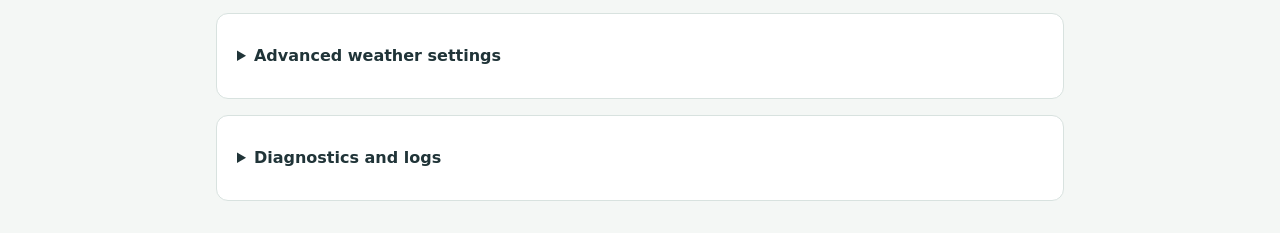
==== commit 8657d86a: "Heat pump, solar and energy flow screens from an energy monitor on the LAN Three new screens read on" ====
--- a/firmware/web/index.html
+++ b/firmware/web/index.html
@@ -159,6 +159,12 @@
 <div class="field check"><label for="f6"><input id="f6" name="christmas" type="checkbox"><span>Christmas (25 Dec)</span></label></div>
 <div class="field"><label for="f7">Show from (sleeps before)</label><div class="control"><input id="f7" name="countdownDays" type="number" step="1" min="1" max="60"></div></div>
 <button type="submit">Save countdowns</button>
+</form></div><div class="card" id="energyCard" style="display:none">        <h3>Energy monitor</h3>
+<p><small>The heat pump, solar and energy screens read one JSON document on your network, for example from a Raspberry Pi that reads the heat pump and the inverter. They read it every 15 seconds while one of them is shown.</small></p>
+<form id="energyForm">
+<div class="field"><label for="f48">Address</label><div class="control"><input id="f48" aria-describedby="f48-help" name="energyUrl" type="url" maxlength="128" placeholder="http://192.168.1.20/energy.json"><small id="f48-help">plain http:// and the IP address (a .local name does not work); empty = off</small></div></div>
+<p><small>Last read: <span id="energyStatus">-</span></small></p>
+<button type="submit">Save energy monitor</button>
 </form></div><div class="card" id="thresholdsCard">        <h3>Ride Thresholds</h3>
 <form id="thresholdsForm">
 <div class="field"><label for="f38">Max Rain (mm)</label><div class="control"><input id="f38" name="maxRain" type="number" step="0.1" min="0" max="100"></div></div>
@@ -425,6 +431,8 @@
   document.getElementById('kidsCard').style.display =
     ['weather', 'clothes', 'village', 'report'].some(n => used.includes(n)) ? '' : 'none';
   document.getElementById('countdownCard').style.display = used.includes('countdown') ? '' : 'none';
+  document.getElementById('energyCard').style.display =
+    ['heatpump', 'solar', 'energy'].some(n => used.includes(n)) ? '' : 'none';
 }
 
 function loadStatus(full) {
@@ -446,6 +454,9 @@
     text('weatherValid', s.debug.weatherValid ? 'Yes' : 'No'); text('weatherAge', s.debug.weatherAge);
     text('mdnsStarted', s.debug.mdnsStarted ? 'Yes' : 'No');
     renderSsidLocations(s.ssidLocations || []);
+    const en = s.energy || {};
+    text('energyStatus', !en.url ? 'not set up' : en.ok ? 'OK, ' + en.ageS + ' s ago'
+      : en.error ? en.error : 'not yet (it reads only while an energy screen is shown)');
     if (!full) return;
     const d = s.display, k = s.kids;
     fillForm('thresholdsForm', {maxRain: s.thresholds.maxRainMm, maxWind: s.thresholds.maxWindKmh,
@@ -466,6 +477,7 @@
       birthday2: (birthdays[1] || {}).date, initial2: (birthdays[1] || {}).initial,
       halloween: k.halloween, sinterklaas: k.sinterklaas, intocht: k.intocht,
       journaal: k.journaal, christmas: k.christmas, countdownDays: k.countdownDays});
+    fillForm('energyForm', {energyUrl: en.url});
     fillForm('weatherApiForm', {apiUrl: s.weatherApi.url, weatherModel: s.weatherApi.model, units: s.weatherApi.units, weatherDebug: s.weatherApi.debug});
     fillForm('hostnameForm', {hostname: s.wifi.hostname}); fillForm('wifiForm', {ssid: s.wifi.ssid});
     document.forms.wifiForm.password.placeholder = s.wifi.passwordSet ? '(unchanged)' : '(none)';
@@ -506,7 +518,7 @@
   ['ride', 'Ride rating'], ['rideOther', 'Ride rating, other day'], ['week', 'Week grid'],
   ['hours', 'Next hours'], ['rideHours', 'Ride hours'], ['clock', 'Clock'], ['village', 'Village with outfit'],
   ['weather', 'Weather in pictures'], ['clothes', 'Clothes'], ['countdown', 'Countdown'], ['report', 'Weather report'],
-  ['cat', 'Lucky cat']
+  ['cat', 'Lucky cat'], ['heatpump', 'Heat pump'], ['solar', 'Solar'], ['energy', 'Energy flow']
 ];
 const PRESETS = {
   rider: { tap: ['ride', 'rideOther'], hold: ['week', 'hours', 'clock'] },
@@ -577,6 +589,7 @@
 document.getElementById('demoStop').addEventListener('click', () => demo('stop'));
 submitForm('kidsForm', '/api/kids', 'Clothing settings saved');
 submitForm('countdownForm', '/api/countdown', 'Countdowns saved');
+submitForm('energyForm', '/api/energy', 'Energy monitor saved', () => loadStatus(true));
 submitForm('weatherApiForm', '/api/weatherconfig', 'Weather API configuration saved', () => loadStatus(true));
 submitForm('wifiForm', '/api/wifi/config', 'WiFi settings saved');
 submitForm('hostnameForm', '/api/hostname', 'Renamed');
